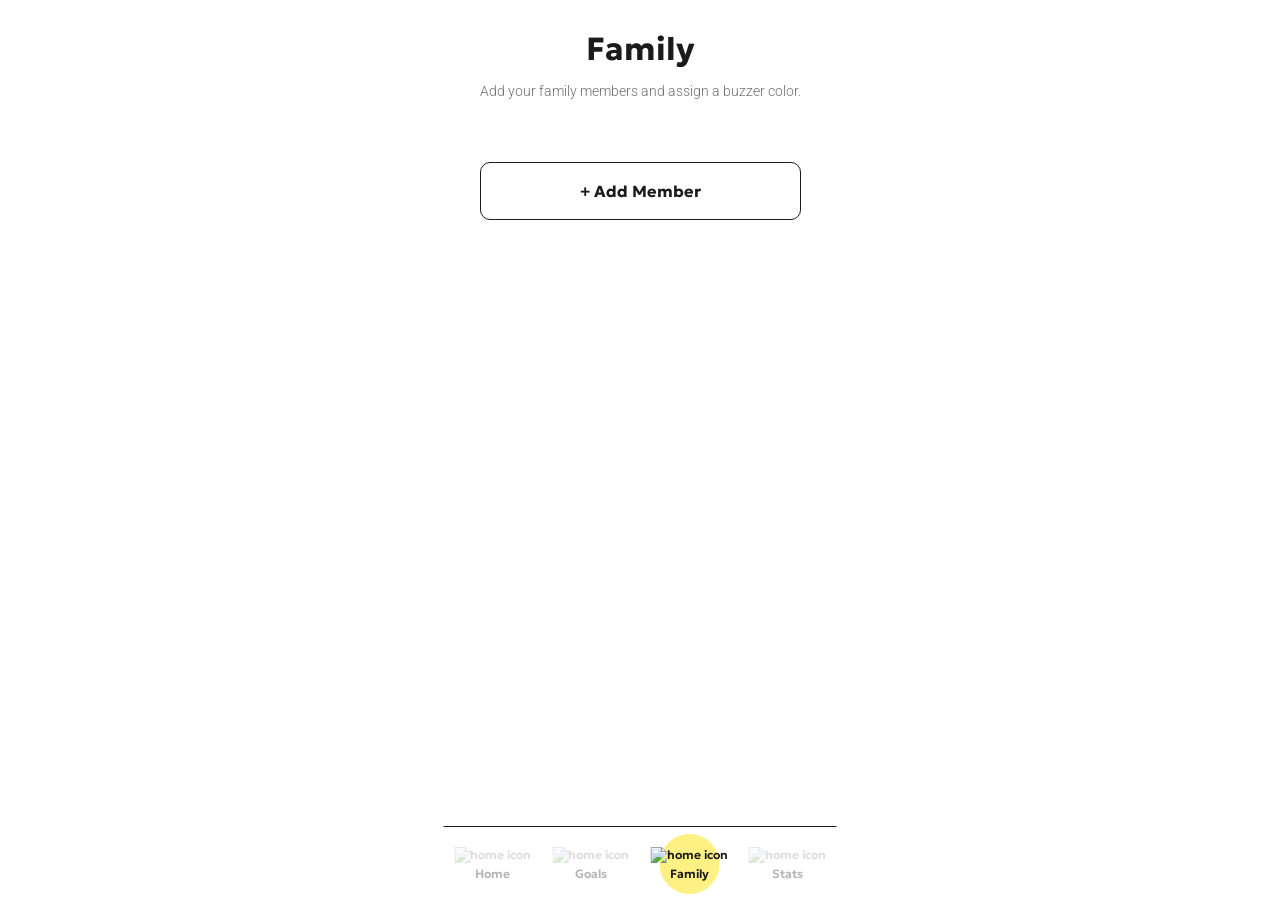
==== family.html @ 00ce67a4 "update" ====
<!DOCTYPE html>
<html lang="de">

<head>
    <meta charset="UTF-8">
    <meta name="viewport" content="width=device-width, initial-scale=1.0">
    <title>Family</title>
    <link rel="stylesheet" href="css/style.css">
    <link rel="stylesheet" href="css/family.css">
    <style> @import url('https://fonts.googleapis.com/css2?family=Geologica:wght,CRSV@100..900,0&family=Roboto:ital,wght@0,100..900;1,100..900&display=swap');</style>
</head>

<body>

    <main class="family_page">

        <header class="family_header">
            <h1 class="family_title">Family </h1>
            <p class="family_subtitle"> Add your family members and assign a buzzer color.</p>
        </header>


        <section id="family_members" class="family_members"></section>
        <button id="add_member_button" class="btn_tertiary">+ Add Member</button>

    </main>


    <!-- popup -->

    <div id="member_modal" class="member_modal is_hidden">

        <div class="member_modal_card">
            <div class="member_modal_header">
                <h2>New Family Member</h2>
            </div>

            <form id="member_form">
                <div class="form_group">
                    <label for="member_name"> Name </label>
                    <input id="member_name" type="text" maxlength="30" required>
                </div>

                <div class="form_group">
                    <label>Select Icon</label>
                    <div id="icon_selection" class="icon_selection"></div>
                </div>

                <div class="form_group">
                    <label> Select Color</label>
                    <div class="color_selection">
                        <button type="button" class="color_button blue" data-color="blue"></button>
                        <button type="button" class="color_button pink" data-color="pink"></button>
                        <button type="button" class="color_button green" data-color="green"></button>
                        <button type="button" class="color_button orange" data-color="orange"></button>
                    </div>
                </div>

                <div class="member_modal_actions">
                    <button type="button" id="cancel_member_button" class="button_secondary"> Cancel</button>
                    <button type="submit" class="button_primary">Save</button>
                </div>
            </form>
        </div>
    </div>

    <div id="bottom_nav_container"></div>

    <script src="js/bottom-nav.js"></script>
    <script src="js/family.js"></script>

</body>

</html>
---- css/style.css ----
:root {
   /* COLORS */
  --color_white: #ffffff;
  --color_black: #1B1B1B;
  --color_grey: #6e6e6e;
  --color_light-grey: #f5f5f7;

  --color_accent-yellow: #FFF083;
  --color_accent-blue: #C9F5FF;
  --color_accent-pink: #F4C9FF;
  --color_accent-green: #EAFFC9;
  --color_accent-orange: #FFE3C9;

  --color_error: #c0392b;

  /* BUTTONS */
  --button_height: 56px;
  --button_radius: 30px;

  /* PAGE */
  --page_width: 393px;
  --content_width: 309px;
  --image_width: 255px;
}

  /* STYLE PAGE */
* {
  margin: 0;
  padding: 0;
  box-sizing: border-box;
}

html,body {
  width: 100%;
  min-height: 100%;
}

body {
  background-color: var(--color_white);
  font-family: "Geologica", Helvetica, sans-serif;
  color: var(--color_black);
  min-height: 100vh;
  display: flex;
  justify-content: center;
}

main {
  max-width: var(--page_width);
  padding: 42px 42px 0 42px;
  min-height: 100vh;
}
/* =========================================================
   STYLE ELEMENTS - HEADINGS, BUTTONS, INPUT FIELDS, NAVIGATION
   ========================================================= */

/*HEADINGS*/
h1 {  
  text-align: center;
  font-family: "Geologica", sans-serif;
  font-weight: 700;
  font-optical-sizing: auto;
  font-size: 35px;
  font-style: normal;
  line-height: 50px; 
  color: var(--color_black);
}

h2 {  
  text-align: center;
  font-family: "Geologica", sans-serif;
  font-weight: 700;
  font-optical-sizing: auto;
  font-size: 24px;
  font-style: normal;
  line-height: 24px; 
  color: var(--color_black);
}

p {
  font-family: "Roboto", sans-serif;
  font-weight: 300;
  font-style: normal;
  font-size: 14px;
  font-optical-sizing: auto;
  line-height: 14px;
  color: var(--color_grey);
}

.subtitle {
  font-size: 14px;
  line-height: 20px;
  font-weight: 400;
  color: var(--color_grey);
}

/* BUTTONS */
.btn {
  width: 100%;
  height: var(--button_height);

  display: flex;
  justify-content: center;
  align-items: center;

  border-radius: var(--button_radius);
  font-family: "Geologica", sans-serif;
  font-size: 16px;
  font-weight: 700;
  text-decoration: none;
}

.btn_primary {
  background-color: var(--color_black);
  color: var(--color_white);
  border: 1px solid var(--color_black);
}

.btn_secondary {
  background-color: var(--color_white);
  color: var(--color_black);
  border: 1px solid var(--color_black);
}

.btn_tertiary {
  width: 100%;
  height: 58px;
  border: none;
  border-radius: 10px;
  background: var(--color_white);
  color: var(--color_black);
  font-size: 16px;
  font-weight: 700;
  margin-top: 28px;
  border: 1px solid var(--color_black);
}

button {
  cursor: pointer;
}

button, input {
  font: inherit;
}

/* Input Felder */
.form_input {
  width: 100%;
  height: 56px;
  border: 1px solid var(--color_black);
  border-radius: var(--button_radius);
  padding-left: 16px;
  padding-right: 16px;

  font-size: 16px;
  font-family: "Roboto", sans-serif;
  font-weight: 300;

  color: var(--color_black);
  background-color: var(--color_white);
  outline: none;
}

.form_input::placeholder {
  color: var(--color_grey);
}

.form_input:focus {
  border: 2px solid var(--color_black);
}

/* BOTTOM NAVIGATION */
.bottom_nav {
  position: fixed;
  left: 50%;
  bottom: 0;
  transform: translateX(-50%);
  width: 100%;
  max-width: var(--page_width);
  height: 74px;
  border-top: 1px solid var(--color_black);
  background: var(--color_white);
  display: grid;
  grid-template-columns: repeat(4, 1fr);
  align-items: center;
  z-index: 10;
}

.nav_link {
  height: 100%;
  color: var(--color_grey);
  opacity: 50%;
  text-decoration: none;
  font-size: 12px;
  font-weight: 600;
  display: flex;
  flex-direction: column;
  align-items: center;
  justify-content: center;
  gap: 3px;
}

.nav_link img {
    opacity: 0.45;
}

.nav_link.is_active {
  color: var(--color_black);
  position: relative;
  opacity:1
}

.nav_link.is_active img {
  opacity: 1;
}

.nav_link.is_active::before {
  content: "";
  position: absolute;
  width: 60px;
  height: 60px;
  border-radius: 50%;
  background: var(--color_accent-yellow);
  opacity:1;
  z-index: -1;
}
/* =========================================================
   AUTHENTICATION PAGE
   ========================================================= */
/* Welcome Page*/
.auth_page {
  width: 100%;
  min-height: 100%;
  display: flex;
  justify-content: center;
}

.auth_card {
  display: flex;
  flex-direction: column;
  align-items: center;
  text-align: center;
}

.hero_image {
  width: var(--image_width);
  display: block;
  margin: 0 auto 42px auto;
}

.button_group {
  width: 100%;
  display: flex;
  flex-direction: column;
  gap: 22px;
  margin-top: 47px;
}

/* Register und Login Page*/
.auth_card {
 padding-top: 78px;
 width: 100%;
}

.form_area {
  width: 100%;
  display: flex;
  flex-direction: column;
  gap: 22px;
  margin-top: 0px;
}

.form_area .btn {
  border: none;
  cursor: pointer;
}

.form_message {
  min-height: 20px;
  font-size: 14px;
  line-height: 20px;
  color: var(--color_error);
}

.register_hint {
  margin-top: -8px;

  font-size: 12px;
  line-height: 18px;

  color: var(--color_grey);
  text-decoration: none;
  font-family: "Roboto", sans-serif;
  font-weight: 300;
}

.register_hint:hover {
  text-decoration: underline;
}

/* =========================================================
    HOME PAGE
   ========================================================= */

.app_body {
  min-height: 100vh;
}

.app_main {
  width: 100%;
  max-width: var(--page_width);
  min-height: 100vh;
  padding: 48px 23px 96px 23px;
  margin: 0 auto;
}

.page_header {
  text-align: center;
  margin-bottom: 46px;
}

.page_header .subtitle {
  margin-top: 2px;
  margin-bottom: 0;
}

.section_title {
  margin: 28px 0 20px 0;
}

.goal_card {
  position: relative;
  width: 100%;
  border: 1px solid var(--color_black);
  border-radius: 14px;
  background: var(--color_white);
  padding: 32px 20px 28px 20px;
  text-align: center;
}

.goal_badge {
  position: absolute;
  top: -12px;
  left: 50%;
  transform: translateX(-50%);
  min-width: 136px;
  height: 29px;
  padding: 0 15px;
  border: 1px solid var(--color_black);
  border-radius: 16px;
  background: var(--color_accent-yellow);
  display: inline-flex;
  justify-content: center;
  align-items: center;
  gap: 6px;
  font-size: 14px;
  font-weight: 700;
  white-space: nowrap;
  font-family: "Roboto", sans-serif;
  font-weight: 500;
}

.goal_image {
  width: 255px;
  max-width: 100%;
  display: block;
  margin: 2px auto 22px auto;
}

.goal_title {
  margin-bottom: 12px;
}

.goal_points {
   font-family: "Roboto", sans-serif;
  font-weight: 500;
  color: var(--color_black);
  margin-bottom: 18px;
}

.progress_bar {
  width: 100%;
  height: 20px;
  border: 1px solid var(--color_black);
  border-radius: 999px;
  background: var(--color_light-grey);
  overflow: hidden;
}

.progress_fill {
  width: 0%;
  height: 100%;
  background: var(--color_accent-yellow);
  border-right: 2px solid var(--color_black);
  transition: width 0.25s ease;
}

.empty_state {
  width: 100%;
  border: 1px solid var(--color_black);
  border-radius: 14px;
  padding: 26px 18px;
  text-align: center;
  background: var(--color_white);
}

.call_button {
  margin-top: 24px;
  gap: 10px;
}

.timer_card {
  display: none;
  margin-top: 24px;
  border: 1px solid var(--color_black);
  border-radius: 14px;
  background: var(--color_light-grey);
  padding: 24px;
  text-align: center;
}

.timer_card.is_visible {
  display: block;
}

.timer_display {
  font-size: 60px;
  line-height: 1;
  font-weight: 800;
  letter-spacing: -2px;
  margin-bottom: 22px;
}

.timer_bar {
  height: 20px;
  margin-bottom: 18px;
}

.timer_fill {
  background: var(--color_black);
  border-right: none;
}

.timer_reset {
  width: 148px;
  margin: 0 auto;
  height: 45px;
  background: var(--color_white);
}

.buzzer_panel {
  display: none;
  margin-top: 24px;
  border: 1px solid var(--color_black);
  border-radius: 14px;
  padding: 28px 24px;
}

.buzzer_panel.is_visible {
  display: block;
}

.buzzer_grid {
  display: grid;
  grid-template-columns: 1fr 1fr;
  gap: 16px;
  margin-top: 24px;
}

.buzzer_button {
  aspect-ratio: 1 / 1;
  border: 1px solid var(--color_black);
  border-radius: 50%;
  background: var(--color_light-grey);
  display: flex;
  flex-direction: column;
  align-items: center;
  justify-content: center;
  gap: 9px;
  font-weight: 800;
}

.buzzer_button:nth-child(1) {
  background: var(--color_accent-blue);
}

.buzzer_button:nth-child(2) {
  background: var(--color_accent-pink);
}

.buzzer_button:nth-child(3) {
  background: var(--color_accent-green);
}

.buzzer_button:nth-child(4) {
  background: var(--color_accent-orange);
}

.buzzer_button:disabled {
  cursor: not-allowed;
}

.buzzer_button.is_clicked {
  border-width: 2px;
}

.buzzer_result {
  display: block;
  margin-top: 4px;
  font-size: 14px;
  font-weight: 700;
}

.goal_actions {
  margin-top: 18px;
}

.collect_button {
  display: none;
}

.collect_button.is_visible {
  display: flex;
}

/* =========================================================
   GOALS PAGE
   ========================================================= */

.goals_list {
  display: flex;
  flex-direction: column;
  gap: 12px;
}

.goal_list_item {
  min-height: 82px;
  border: 1px solid var(--color_black);
  border-radius: 14px;
  background: var(--color_light-grey);
  padding: 16px 14px 16px 17px;
  display: grid;
  grid-template-columns: 1fr auto auto;
  align-items: center;
  gap: 10px;
}

.goal_list_item h3 {
  font-size: 20px;
  line-height: 22px;
  margin-bottom: 4px;
}

.goal_list_item p {
  line-height: 18px;
}

.icon_button {
  width: 39px;
  height: 39px;
  border: 1px solid var(--color_black);
  border-radius: 50%;
  background: var(--color_white);
  color: var(--color_black);
  display: inline-flex;
  align-items: center;
  justify-content: center;
  font-size: 18px;
}

.add_goal_button {
  margin-top: 12px;
  background: var(--color_white);
  color: var(--color_black);
  border: 1px solid var(--color_black);
  gap: 10px;
}

.goal_form_card {
  display: none;
  margin-top: 12px;
  border: 1px solid var(--color_black);
  border-radius: 14px;
  background: var(--color_light-grey);
  padding: 20px 16px 16px 16px;
  text-align: center;
}

.goal_form_card.is_visible {
  display: block;
}

.goal_form_card h2 {
  margin-bottom: 18px;
}

.goal_form {
  display: flex;
  flex-direction: column;
  gap: 14px;
}

.goal_form_actions {
  display: grid;
  grid-template-columns: 1fr 1fr;
  gap: 8px;
}

.goal_form_actions .btn {
  height: 43px;
}

.app_message {
  margin-top: 12px;
  text-align: center;
  min-height: 18px;
  color: var(--color_error);
}

/* =========================================================
   RESPONSIVE DESIGN - Es Problem für säter
   ========================================================= */
   
@media (max-width: 392px) {
  .app_main {
    padding-left: 16px;
    padding-right: 16px;
  }

  .timer_display {
    font-size: 52px;
  }
}


/* =========================================================
    Family PAGE
   =========================================================

   /* css/family.css */

.family_page {
  padding:
    24px
    20px
    120px;
}


.family_header {
  margin-bottom: 32px;
}


.family_title {
  font-size: 32px;
  font-weight: 700;
  margin-bottom: 8px;
}


.family_subtitle {
  font-size: 14px;
  color: var(--color_grey);
  line-height: 1.4;
}


.family_members {
  display: flex;
  flex-direction: column;
  gap: 16px;
}


.family_member_card {
  background: var(--color_white);
  border: 1px solid var(--color_grey);
  border-radius: 28px;
  padding: 18px;
  display: flex;
  align-items: center;
  justify-content: space-between;
}


.family_member_left {
  display: flex;
  align-items: center;
  gap: 14px;
}


.member_icon_wrapper {
  width: 64px;
  height: 64px;
  border-radius: 50%;
  background: var(--color_light-grey);
  display: flex;
  align-items: center;
  justify-content: center;
}

.member_icon {
  width: 34px;
  height: 34px;
}

.member_name {
  font-size: 18px;
  font-weight: 700;
}

.member_points {
  margin-top: 4px;
  font-size: 13px;
  color: var(--color_grey);
}

.member_color {
  width: 22px;
  height: 22px;
  border-radius: 50%;
}

.member_color.blue {
  background: var(--color_accent-blue);
}

.member_color.pink {
  background: var(--color_accent-pink);
}

.member_color.green {
  background: var(--color_accent-green);
}

.member_color.orange {
  background: var(--color_accent-orange);
}

.member_modal {
  position: fixed;
  inset: 0;
  background: rgba(0,0,0,0.45);
  display: flex;
  align-items: flex-end;
  justify-content: center;
  z-index: 200;
}

.member_modal.is_hidden {
  display: none;
}

.member_modal_card {
  width: 100%;
  max-width: var(--page_width);
  background: var(--color_white);
  border-radius: 28px 28px 0 0;
  padding: 28px 20px 40px;
}


.member_modal_header {
  margin-bottom: 24px;
}


.member_modal_header h2 {
  font-size: 24px;
  font-weight: 700;
}


.form_group {
  margin-bottom: 28px;
}


.form_group label {
  display: block;
  font-size: 14px;
  font-weight: 700;
  margin-bottom: 14px;
}


.form_group input {
  width: 100%;
  height: 52px;
  border-radius: 18px;
  border: 1px solid #d7d7d7;
  padding: 0 16px;
  font-size: 16px;
}


.icon_selection {
  display: grid;
  grid-template-columns: repeat(5, 1fr);
  gap: 12px;
}


.icon_button {
  width: 56px;
  height: 56px;
  border-radius: 18px;
  border: 1px solid #e5e5e5;
  background: white;
  display: flex;
  align-items: center;
  justify-content: center;
}


.icon_button img {
  width: 28px;
  height: 28px;
}


.icon_button.is_selected {
  border: 2px solid var(--color_black);
}


.color_selection {
  display: flex;
  gap: 16px;
}


.color_button {
  width: 52px;
  height: 52px;
  border-radius: 50%;
  border: 3px solid transparent;
}

.color_button.is_selected {
  border-color: var(--color_black);
}

.color_button.blue {
  background: var(--color_accent-blue);
}

.color_button.pink {
  background: var(--color_accent-pink);
}

.color_button.green {
  background: var(--color_accent-green);
}

.color_button.orange {
  background: var(--color_accent-orange);
}


.color_button:disabled {
  opacity: 0.2;
}


.member_modal_actions {
  display: flex;
  gap: 12px;
  margin-top: 10px;
}


.button_secondary,.button_primary {
  flex: 1;
  height: 56px;
  border-radius: 999px;
  font-size: 16px;
  font-weight: 700;
}


.button_secondary {
  border: 1px solid #d7d7d7;
  background: white;
}


.button_primary {
  border: none;
  background: var(--color_black);
  color: white;
}
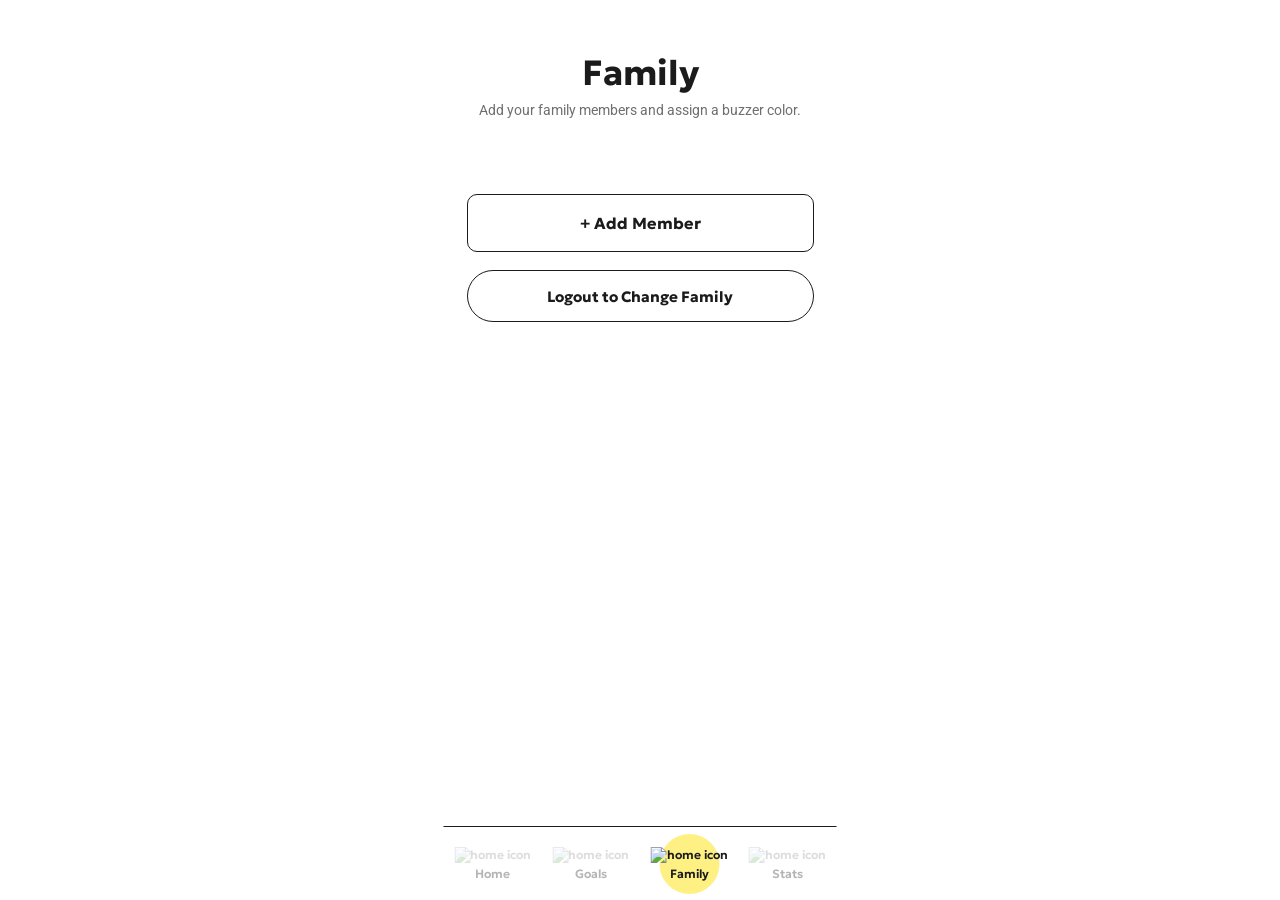
==== commit e0494374: "Alles überarbbeitet" ====
--- a/family.html
+++ b/family.html
@@ -1,27 +1,32 @@
 <!DOCTYPE html>
-<html lang="de">
+<html lang="de-CH">
 
 <head>
     <meta charset="UTF-8">
     <meta name="viewport" content="width=device-width, initial-scale=1.0">
-    <title>Family</title>
+    <title>Family | Ready Set Dinner</title>
+    <link rel="icon" type="image/png" href="resources/assets/icons/bell.svg">
     <link rel="stylesheet" href="css/style.css">
-    <link rel="stylesheet" href="css/family.css">
-    <style> @import url('https://fonts.googleapis.com/css2?family=Geologica:wght,CRSV@100..900,0&family=Roboto:ital,wght@0,100..900;1,100..900&display=swap');</style>
 </head>
 
-<body>
+<body class="app_body">
 
-    <main class="family_page">
+    <main class="app_main family_page">
 
-        <header class="family_header">
-            <h1 class="family_title">Family </h1>
-            <p class="family_subtitle"> Add your family members and assign a buzzer color.</p>
+        <header class="page_header">
+            <h1>Family</h1>
+            <p class="subtitle">Add your family members and assign a buzzer color.</p>
         </header>
 
+        <div id="family_members" class="family_members"></div>
 
-        <section id="family_members" class="family_members"></section>
-        <button id="add_member_button" class="btn_tertiary">+ Add Member</button>
+        <button id="add_member_button" class="btn btn_secondary add_member_button" type="button">
+            + Add Member
+        </button>
+
+        <button id="change_family_button" class="btn btn_secondary change_family_button" type="button">
+            Logout to Change Family
+        </button>
 
     </main>
 
@@ -57,16 +62,44 @@
                 </div>
 
                 <div class="member_modal_actions">
-                    <button type="button" id="cancel_member_button" class="button_secondary"> Cancel</button>
-                    <button type="submit" class="button_primary">Save</button>
+                    <button type="button" id="cancel_member_button" class="btn btn_secondary">
+                        Cancel
+                    </button>
+
+                    <button type="submit" class="btn btn_primary">
+                        Save
+                    </button>
                 </div>
             </form>
+        </div>
+    </div>
+
+    <div id="delete_member_modal" class="member_modal is_hidden" role="dialog" aria-modal="true"
+        aria-labelledby="delete_member_title">
+        <div class="delete_modal_card">
+            <h2 id="delete_member_title">Delete Family Member?</h2>
+
+            <p id="delete_member_text" class="delete_modal_text">
+                Do you really want to delete this family member?
+            </p>
+
+            <div class="delete_modal_actions">
+                <button type="button" id="cancel_delete_member_button" class="btn btn_secondary">
+                    Cancel
+                </button>
+
+                <button type="button" id="confirm_delete_member_button" class="btn btn_primary delete_confirm_button">
+                    Delete
+                </button>
+            </div>
         </div>
     </div>
 
     <div id="bottom_nav_container"></div>
 
     <script src="js/bottom-nav.js"></script>
+    <script src="js/auth.js"></script>
+    <script src="js/logout.js"></script>
     <script src="js/family.js"></script>
 
 </body>
--- a/css/style.css
+++ b/css/style.css
@@ -1,3 +1,5 @@
+@import url("https://fonts.googleapis.com/css2?family=Geologica:wght,CRSV@100..900,0&family=Roboto:ital,wght@0,100..900;1,100..900&display=swap");
+
 :root {
    /* COLORS */
   --color_white: #ffffff;
@@ -121,17 +123,10 @@
   border: 1px solid var(--color_black);
 }
 
-.btn_tertiary {
-  width: 100%;
+.add_member_button {
   height: 58px;
-  border: none;
+  margin-top: 28px;
   border-radius: 10px;
-  background: var(--color_white);
-  color: var(--color_black);
-  font-size: 16px;
-  font-weight: 700;
-  margin-top: 28px;
-  border: 1px solid var(--color_black);
 }
 
 button {
@@ -281,7 +276,7 @@
   color: var(--color_error);
 }
 
-.register_hint {
+.auth_hint {
   margin-top: -8px;
 
   font-size: 12px;
@@ -293,7 +288,7 @@
   font-weight: 300;
 }
 
-.register_hint:hover {
+.auth_hint:hover {
   text-decoration: underline;
 }
 
@@ -309,7 +304,7 @@
   width: 100%;
   max-width: var(--page_width);
   min-height: 100vh;
-  padding: 48px 23px 96px 23px;
+  padding: 48px 23px 110px 23px;
   margin: 0 auto;
 }
 
@@ -479,24 +474,25 @@
   font-weight: 800;
 }
 
-.buzzer_button:nth-child(1) {
+.buzzer_button.blue {
   background: var(--color_accent-blue);
 }
 
-.buzzer_button:nth-child(2) {
+.buzzer_button.pink {
   background: var(--color_accent-pink);
 }
 
-.buzzer_button:nth-child(3) {
+.buzzer_button.green {
   background: var(--color_accent-green);
 }
 
-.buzzer_button:nth-child(4) {
+.buzzer_button.orange {
   background: var(--color_accent-orange);
 }
 
 .buzzer_button:disabled {
   cursor: not-allowed;
+  opacity: 0.5;
 }
 
 .buzzer_button.is_clicked {
@@ -509,6 +505,7 @@
   font-size: 14px;
   font-weight: 700;
 }
+
 
 .goal_actions {
   margin-top: 18px;
@@ -633,37 +630,12 @@
 
 
 /* =========================================================
-    Family PAGE
-   =========================================================
-
-   /* css/family.css */
+   FAMILY PAGE
+   ========================================================= */
 
 .family_page {
-  padding:
-    24px
-    20px
-    120px;
-}
-
-
-.family_header {
-  margin-bottom: 32px;
-}
-
-
-.family_title {
-  font-size: 32px;
-  font-weight: 700;
-  margin-bottom: 8px;
-}
-
-
-.family_subtitle {
-  font-size: 14px;
-  color: var(--color_grey);
-  line-height: 1.4;
-}
-
+  padding-bottom: 110px;
+}
 
 .family_members {
   display: flex;
@@ -671,17 +643,31 @@
   gap: 16px;
 }
 
-
 .family_member_card {
   background: var(--color_white);
   border: 1px solid var(--color_grey);
-  border-radius: 28px;
+  border-radius: 16px;
   padding: 18px;
   display: flex;
   align-items: center;
   justify-content: space-between;
 }
 
+.family_member_card.blue {
+  background: var(--color_accent-blue);
+}
+
+.family_member_card.pink {
+  background: var(--color_accent-pink);
+}
+
+.family_member_card.green {
+  background: var(--color_accent-green);
+}
+
+.family_member_card.orange {
+  background: var(--color_accent-orange);
+}
 
 .family_member_left {
   display: flex;
@@ -689,12 +675,27 @@
   gap: 14px;
 }
 
+.member_actions {
+  display: flex;
+  gap: 8px;
+}
+
+.member_action_button {
+  width: 34px;
+  height: 34px;
+  border: 1px solid var(--color_black);
+  border-radius: 50%;
+  background: var(--color_white);
+  font-size: 14px;
+  font-weight: 700;
+}
 
 .member_icon_wrapper {
   width: 64px;
   height: 64px;
   border-radius: 50%;
-  background: var(--color_light-grey);
+  border: 1px solid var(--color_black);
+  background: var(--color_white);
   display: flex;
   align-items: center;
   justify-content: center;
@@ -704,6 +705,8 @@
   width: 34px;
   height: 34px;
 }
+
+
 
 .member_name {
   font-size: 18px;
@@ -789,7 +792,7 @@
   width: 100%;
   height: 52px;
   border-radius: 18px;
-  border: 1px solid #d7d7d7;
+  border: 1px solid var(--color_grey);
   padding: 0 16px;
   font-size: 16px;
 }
@@ -802,25 +805,23 @@
 }
 
 
-.icon_button {
+.icon_selection .icon_button {
   width: 56px;
   height: 56px;
   border-radius: 18px;
-  border: 1px solid #e5e5e5;
-  background: white;
+  border: 1px solid var(--color_grey);
+  background: var(--color_white);
   display: flex;
   align-items: center;
   justify-content: center;
 }
 
-
-.icon_button img {
+.icon_selection .icon_button img {
   width: 28px;
   height: 28px;
 }
 
-
-.icon_button.is_selected {
+.icon_selection .icon_button.is_selected {
   border: 2px solid var(--color_black);
 }
 
@@ -870,25 +871,269 @@
   margin-top: 10px;
 }
 
-
-.button_secondary,.button_primary {
+.member_modal_actions .btn {
   flex: 1;
   height: 56px;
-  border-radius: 999px;
-  font-size: 16px;
+}
+
+.delete_modal_card {
+  width: 100%;
+  max-width: var(--page_width);
+  background: var(--color_white);
+  border-radius: 28px 28px 0 0;
+  padding: 28px 20px 40px;
+  text-align: center;
+}
+
+.delete_modal_text {
+  margin-top: 12px;
+  line-height: 20px;
+}
+
+.delete_modal_actions {
+  display: flex;
+  gap: 12px;
+  margin-top: 24px;
+}
+
+.delete_modal_actions .btn {
+  flex: 1;
+  height: 56px;
+}
+
+.delete_confirm_button {
+  background: var(--color_error);
+  border-color: var(--color_error);
+  color: var(--color_white);
+}
+
+/* =========================================================
+   STATS PAGE
+   ========================================================= */
+
+.stats_page {
+  padding-bottom: 110px;
+}
+
+.stats_header {
+  margin-bottom: 48px;
+}
+
+.stats_card {
+  width: 100%;
+  border: 1px solid var(--color_black);
+  border-radius: 16px;
+  background: var(--color_white);
+  padding: 26px 24px 24px 24px;
+  margin-bottom: 24px;
+}
+
+.stats_card h2 {
+  margin-bottom: 24px;
+}
+
+.stats_members_list {
+  display: flex;
+  flex-direction: column;
+  gap: 14px;
+}
+
+.stats_member_card {
+  min-height: 88px;
+  border: 1px solid var(--color_black);
+  border-radius: 16px;
+  padding: 16px;
+  display: flex;
+  align-items: center;
+  justify-content: space-between;
+}
+
+.stats_member_card.blue {
+  background: var(--color_accent-blue);
+}
+
+.stats_member_card.pink {
+  background: var(--color_accent-pink);
+}
+
+.stats_member_card.green {
+  background: var(--color_accent-green);
+}
+
+.stats_member_card.orange {
+  background: var(--color_accent-orange);
+}
+
+.stats_member_left {
+  display: flex;
+  align-items: center;
+  gap: 16px;
+}
+
+.stats_icon_wrapper {
+  width: 54px;
+  height: 54px;
+  border: 1px solid var(--color_black);
+  border-radius: 50%;
+  background: var(--color_white);
+  display: flex;
+  align-items: center;
+  justify-content: center;
+}
+
+.stats_icon_wrapper img {
+  width: 30px;
+  height: 30px;
+}
+
+.stats_member_card h3 {
+  font-size: 18px;
+  line-height: 22px;
   font-weight: 700;
 }
 
-
-.button_secondary {
-  border: 1px solid #d7d7d7;
-  background: white;
-}
-
-
-.button_primary {
-  border: none;
-  background: var(--color_black);
-  color: white;
-}
-
+.stats_member_card p {
+  margin-top: 4px;
+  font-family: "Geologica", sans-serif;
+  font-size: 13px;
+  line-height: 18px;
+  font-weight: 400;
+  color: var(--color_grey);
+  opacity: 1;
+}
+
+.stats_points {
+  text-align: right;
+}
+
+.stats_points strong {
+  display: block;
+  font-size: 18px;
+  line-height: 22px;
+  font-weight: 700;
+}
+
+.stats_points span {
+  display: block;
+  margin-top: 4px;
+  font-size: 13px;
+  line-height: 18px;
+  color: var(--color_grey);
+  opacity: 1;
+}
+
+.stats_toggle_button {
+  width: 148px;
+  height: 45px;
+  margin: 20px auto 0 auto;
+  font-size: 14px;
+}
+
+.stats_chart_card {
+  padding-bottom: 26px;
+}
+
+.stats_chart_card h2 {
+  margin-bottom: 3px;
+}
+
+.stats_chart_subtitle {
+  text-align: center;
+  margin-bottom: 18px;
+  font-size: 14px;
+  line-height: 18px;
+}
+
+.weekly_chart {
+  width: 100%;
+}
+
+.weekly_chart_svg {
+  width: 100%;
+  display: block;
+}
+
+.chart_grid_line {
+  stroke: #d8d8d8;
+  stroke-width: 1;
+  stroke-dasharray: 4 4;
+}
+
+.chart_axis_line {
+  stroke: var(--color_grey);
+  stroke-width: 1.2;
+}
+
+.chart_axis_label,
+.chart_week_label {
+  fill: var(--color_black);
+  font-family: "Roboto", sans-serif;
+  font-size: 12px;
+}
+
+.chart_bar {
+  stroke: var(--color_black);
+  stroke-width: 1;
+}
+
+.chart_bar.blue,
+.chart_legend_dot.blue {
+  fill: var(--color_accent-blue);
+  background: var(--color_accent-blue);
+}
+
+.chart_bar.pink,
+.chart_legend_dot.pink {
+  fill: var(--color_accent-pink);
+  background: var(--color_accent-pink);
+}
+
+.chart_bar.green,
+.chart_legend_dot.green {
+  fill: var(--color_accent-green);
+  background: var(--color_accent-green);
+}
+
+.chart_bar.orange,
+.chart_legend_dot.orange {
+  fill: var(--color_accent-orange);
+  background: var(--color_accent-orange);
+}
+
+.chart_legend {
+  display: flex;
+  flex-wrap: wrap;
+  justify-content: center;
+  gap: 10px 12px;
+  margin-top: -8px;
+}
+
+.chart_legend_item {
+  display: inline-flex;
+  align-items: center;
+  gap: 5px;
+  font-size: 13px;
+  color: var(--color_grey);
+  font-family: "Roboto", sans-serif;
+}
+
+.chart_legend_dot {
+  width: 12px;
+  height: 12px;
+  border-radius: 50%;
+}
+
+/* =========================================================
+   APP TOPBAR / LOGOUT
+   ========================================================= */
+
+.change_family_button {
+  height: 52px;
+  margin-top: 18px;
+  font-size: 15px;
+}
+
+.change_family_button:active {
+  transform: scale(0.97);
+}
+
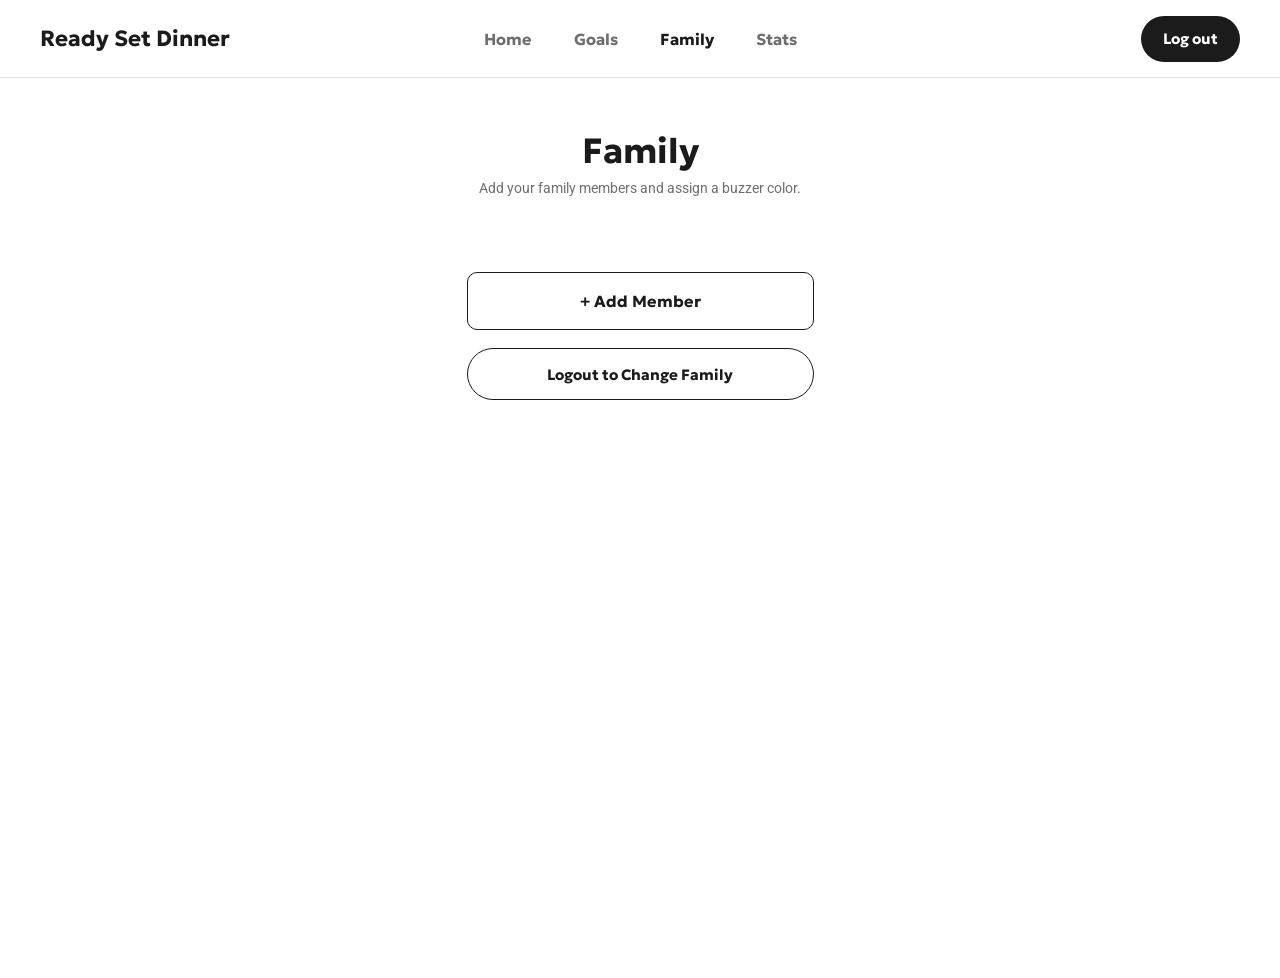
==== commit e95df8ff: "added top Navigation" ====
--- a/family.html
+++ b/family.html
@@ -10,7 +10,7 @@
 </head>
 
 <body class="app_body">
-
+    <div id="top_nav_container"></div>
     <main class="app_main family_page">
 
         <header class="page_header">
@@ -96,6 +96,7 @@
     </div>
 
     <div id="bottom_nav_container"></div>
+    <script src="js/top-nav.js"></script>
 
     <script src="js/bottom-nav.js"></script>
     <script src="js/auth.js"></script>
--- a/css/style.css
+++ b/css/style.css
@@ -78,13 +78,23 @@
   color: var(--color_black);
 }
 
+h3{
+  font-family: "Geologica", sans-serif;
+  font-weight: 700;
+  font-optical-sizing: auto;
+  font-size: 18px;
+  font-style: normal;
+  line-height: 22px;
+  color: var(--color_black);
+}
+
 p {
   font-family: "Roboto", sans-serif;
   font-weight: 300;
   font-style: normal;
   font-size: 14px;
   font-optical-sizing: auto;
-  line-height: 14px;
+  line-height: 20px;
   color: var(--color_grey);
 }
 
@@ -218,6 +228,77 @@
   opacity:1;
   z-index: -1;
 }
+
+
+/* TOP NAVIGATION DESKTOP */
+
+.top_nav {
+  position: fixed;
+  top: 0;
+  left: 0;
+  width: 100%;
+  height: 78px;
+  padding: 0 40px;
+  background: var(--color_white);
+  border-bottom: 1px solid #e7e7e7;
+  display: none;
+  align-items: center;
+  grid-template-columns: 1fr auto 1fr;
+  z-index: 200;
+  box-sizing: border-box;
+}
+
+.top_nav_left {
+  justify-self: start;
+}
+
+.brand_logo {
+  text-decoration: none;
+  color: var(--color_black);
+  font-size: 22px;
+  font-weight: 700;
+}
+
+.top_nav_center {
+  justify-self: center;
+
+  display: flex;
+  align-items: center;
+  gap: 42px;
+}
+
+.desktop_nav_link {
+  text-decoration: none;
+  color: var(--color_grey);
+
+  font-size: 16px;
+  font-weight: 700;
+
+  transition: color 0.2s ease;
+}
+
+.desktop_nav_link:hover,
+.desktop_nav_link.is_active {
+  color: var(--color_black);
+}
+
+.top_nav_right {
+  justify-self: end;
+}
+
+.logout_button {
+  border: none;
+  background: var(--color_black);
+  color: var(--color_white);
+  height: 46px;
+  padding: 0 22px;
+  border-radius: 999px;
+  font-size: 15px;
+  font-weight: 700;
+  cursor: pointer;
+}
+
+
 /* =========================================================
    AUTHENTICATION PAGE
    ========================================================= */
@@ -539,16 +620,6 @@
   grid-template-columns: 1fr auto auto;
   align-items: center;
   gap: 10px;
-}
-
-.goal_list_item h3 {
-  font-size: 20px;
-  line-height: 22px;
-  margin-bottom: 4px;
-}
-
-.goal_list_item p {
-  line-height: 18px;
 }
 
 .icon_button {
@@ -688,6 +759,9 @@
   background: var(--color_white);
   font-size: 14px;
   font-weight: 700;
+  display: flex;
+  align-items: center;
+  justify-content: center;
 }
 
 .member_icon_wrapper {
@@ -704,19 +778,6 @@
 .member_icon {
   width: 34px;
   height: 34px;
-}
-
-
-
-.member_name {
-  font-size: 18px;
-  font-weight: 700;
-}
-
-.member_points {
-  margin-top: 4px;
-  font-size: 13px;
-  color: var(--color_grey);
 }
 
 .member_color {
@@ -835,8 +896,9 @@
 .color_button {
   width: 52px;
   height: 52px;
+  border: 3px solid transparent;
   border-radius: 50%;
-  border: 3px solid transparent;
+  border: 1px solid var(--color_grey);
 }
 
 .color_button.is_selected {
@@ -861,7 +923,7 @@
 
 
 .color_button:disabled {
-  opacity: 0.2;
+  background: var(--color_light-grey);
 }
 
 
@@ -986,19 +1048,7 @@
   height: 30px;
 }
 
-.stats_member_card h3 {
-  font-size: 18px;
-  line-height: 22px;
-  font-weight: 700;
-}
-
 .stats_member_card p {
-  margin-top: 4px;
-  font-family: "Geologica", sans-serif;
-  font-size: 13px;
-  line-height: 18px;
-  font-weight: 400;
-  color: var(--color_grey);
   opacity: 1;
 }
 
@@ -1013,14 +1063,6 @@
   font-weight: 700;
 }
 
-.stats_points span {
-  display: block;
-  margin-top: 4px;
-  font-size: 13px;
-  line-height: 18px;
-  color: var(--color_grey);
-  opacity: 1;
-}
 
 .stats_toggle_button {
   width: 148px;
@@ -1137,3 +1179,26 @@
   transform: scale(0.97);
 }
 
+
+
+
+/*
+|--------------------------------------------------------------------------
+| desktop
+|--------------------------------------------------------------------------
+*/
+
+@media (min-width: 1024px) {
+
+  .top_nav {
+    display: grid;
+  }
+
+  body {
+    padding-top: 78px;
+  }
+
+  .bottom_nav {
+    display: none;
+  }
+}
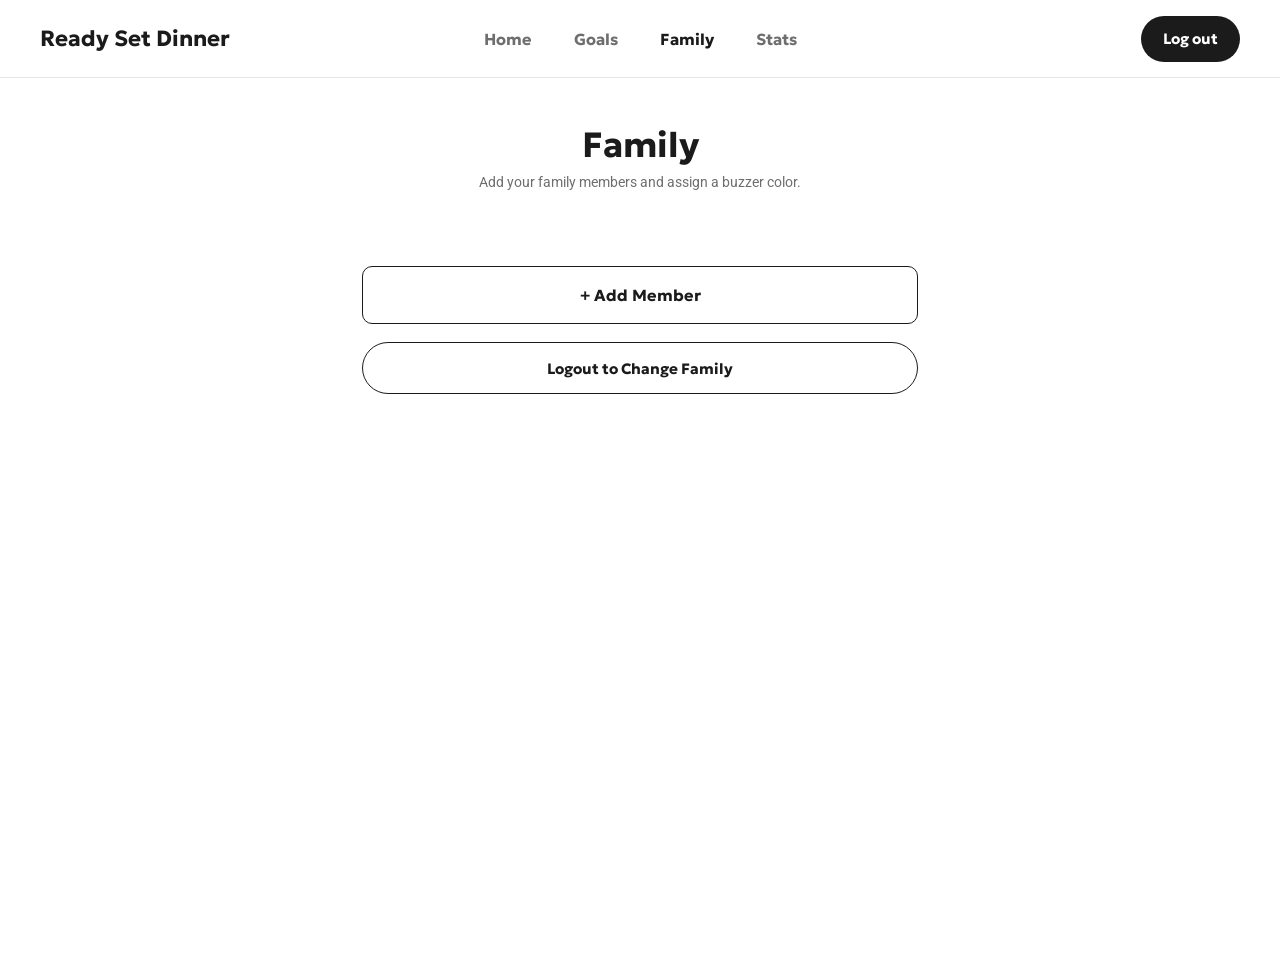
==== commit 6110f275: "Responsive Design update" ====
--- a/family.html
+++ b/family.html
@@ -11,7 +11,7 @@
 
 <body class="app_body">
     <div id="top_nav_container"></div>
-    <main class="app_main family_page">
+    <main class="app_main_family_page">
 
         <header class="page_header">
             <h1>Family</h1>
--- a/css/style.css
+++ b/css/style.css
@@ -47,7 +47,6 @@
 }
 
 main {
-  max-width: var(--page_width);
   padding: 42px 42px 0 42px;
   min-height: 100vh;
 }
@@ -383,7 +382,6 @@
 
 .app_main {
   width: 100%;
-  max-width: var(--page_width);
   min-height: 100vh;
   padding: 48px 23px 110px 23px;
   margin: 0 auto;
@@ -403,13 +401,18 @@
   margin: 28px 0 20px 0;
 }
 
+.active_goal_container{
+  position: relative;
+  width: 100%;
+  border: 1px solid var(--color_black);
+  border-radius: 14px;
+  background: var(--color_white);
+  padding: 32px 20px 28px 20px;
+  text-align: center;
+}
+
 .goal_card {
-  position: relative;
-  width: 100%;
-  border: 1px solid var(--color_black);
-  border-radius: 14px;
-  background: var(--color_white);
-  padding: 32px 20px 28px 20px;
+  width: 100%;
   text-align: center;
 }
 
@@ -685,6 +688,485 @@
 }
 
 /* =========================================================
+   FAMILY PAGE
+   ========================================================= */
+
+.family_page {
+  padding-bottom: 110px;
+}
+
+.family_members {
+  display: flex;
+  flex-direction: column;
+  gap: 16px;
+}
+
+.family_member_card {
+  background: var(--color_white);
+  border: 1px solid var(--color_grey);
+  border-radius: 16px;
+  padding: 18px;
+  display: flex;
+  align-items: center;
+  justify-content: space-between;
+}
+
+.family_member_card.blue {
+  background: var(--color_accent-blue);
+}
+
+.family_member_card.pink {
+  background: var(--color_accent-pink);
+}
+
+.family_member_card.green {
+  background: var(--color_accent-green);
+}
+
+.family_member_card.orange {
+  background: var(--color_accent-orange);
+}
+
+.family_member_left {
+  display: flex;
+  align-items: center;
+  gap: 14px;
+}
+
+.member_actions {
+  display: flex;
+  gap: 8px;
+}
+
+.member_action_button {
+  width: 34px;
+  height: 34px;
+  border: 1px solid var(--color_black);
+  border-radius: 50%;
+  background: var(--color_white);
+  font-size: 14px;
+  font-weight: 700;
+  display: flex;
+  align-items: center;
+  justify-content: center;
+}
+
+.member_icon_wrapper {
+  width: 64px;
+  height: 64px;
+  border-radius: 50%;
+  border: 1px solid var(--color_black);
+  background: var(--color_white);
+  display: flex;
+  align-items: center;
+  justify-content: center;
+}
+
+.member_icon {
+  width: 34px;
+  height: 34px;
+}
+
+.member_color {
+  width: 22px;
+  height: 22px;
+  border-radius: 50%;
+}
+
+.member_color.blue {
+  background: var(--color_accent-blue);
+}
+
+.member_color.pink {
+  background: var(--color_accent-pink);
+}
+
+.member_color.green {
+  background: var(--color_accent-green);
+}
+
+.member_color.orange {
+  background: var(--color_accent-orange);
+}
+
+.member_modal {
+  position: fixed;
+  inset: 0;
+  background: rgba(0,0,0,0.45);
+  display: flex;
+  align-items: flex-end;
+  justify-content: center;
+  z-index: 200;
+}
+
+.member_modal.is_hidden {
+  display: none;
+}
+
+.member_modal_card {
+  width: 100%;
+  max-width: var(--page_width);
+  background: var(--color_white);
+  border-radius: 28px 28px 0 0;
+  padding: 28px 20px 40px;
+}
+
+
+.member_modal_header {
+  margin-bottom: 24px;
+}
+
+
+.member_modal_header h2 {
+  font-size: 24px;
+  font-weight: 700;
+}
+
+
+.form_group {
+  margin-bottom: 28px;
+}
+
+
+.form_group label {
+  display: block;
+  font-size: 14px;
+  font-weight: 700;
+  margin-bottom: 14px;
+}
+
+
+.form_group input {
+  width: 100%;
+  height: 52px;
+  border-radius: 18px;
+  border: 1px solid var(--color_grey);
+  padding: 0 16px;
+  font-size: 16px;
+}
+
+
+.icon_selection {
+  display: grid;
+  grid-template-columns: repeat(5, 1fr);
+  gap: 12px;
+}
+
+
+.icon_selection .icon_button {
+  width: 56px;
+  height: 56px;
+  border-radius: 18px;
+  border: 1px solid var(--color_grey);
+  background: var(--color_white);
+  display: flex;
+  align-items: center;
+  justify-content: center;
+}
+
+.icon_selection .icon_button img {
+  width: 28px;
+  height: 28px;
+}
+
+.icon_selection .icon_button.is_selected {
+  border: 2px solid var(--color_black);
+}
+
+
+.color_selection {
+  display: flex;
+  gap: 16px;
+}
+
+
+.color_button {
+  width: 52px;
+  height: 52px;
+  border: 3px solid transparent;
+  border-radius: 50%;
+  border: 1px solid var(--color_grey);
+}
+
+.color_button.is_selected {
+  border-color: var(--color_black);
+}
+
+.color_button.blue {
+  background: var(--color_accent-blue);
+}
+
+.color_button.pink {
+  background: var(--color_accent-pink);
+}
+
+.color_button.green {
+  background: var(--color_accent-green);
+}
+
+.color_button.orange {
+  background: var(--color_accent-orange);
+}
+
+
+.color_button:disabled {
+  background: var(--color_light-grey);
+}
+
+
+.member_modal_actions {
+  display: flex;
+  gap: 12px;
+  margin-top: 10px;
+}
+
+.member_modal_actions .btn {
+  flex: 1;
+  height: 56px;
+}
+
+.delete_modal_card {
+  width: 100%;
+  max-width: var(--page_width);
+  background: var(--color_white);
+  border-radius: 28px 28px 0 0;
+  padding: 28px 20px 40px;
+  text-align: center;
+}
+
+.delete_modal_text {
+  margin-top: 12px;
+  line-height: 20px;
+}
+
+.delete_modal_actions {
+  display: flex;
+  gap: 12px;
+  margin-top: 24px;
+}
+
+.delete_modal_actions .btn {
+  flex: 1;
+  height: 56px;
+}
+
+.delete_confirm_button {
+  background: var(--color_error);
+  border-color: var(--color_error);
+  color: var(--color_white);
+}
+
+/* =========================================================
+   STATS PAGE
+   ========================================================= */
+
+.stats_page {
+  padding-bottom: 110px;
+}
+
+.stats_header {
+  margin-bottom: 48px;
+}
+
+.stats_card {
+  width: 100%;
+  border: 1px solid var(--color_black);
+  border-radius: 16px;
+  background: var(--color_white);
+  padding: 26px 24px 24px 24px;
+  margin-bottom: 24px;
+}
+
+.stats_card h2 {
+  margin-bottom: 24px;
+}
+
+.stats_members_list {
+  display: flex;
+  flex-direction: column;
+  gap: 14px;
+}
+
+.stats_member_card {
+  min-height: 88px;
+  border: 1px solid var(--color_black);
+  border-radius: 16px;
+  padding: 16px;
+  display: flex;
+  align-items: center;
+  justify-content: space-between;
+}
+
+.stats_member_card.blue {
+  background: var(--color_accent-blue);
+}
+
+.stats_member_card.pink {
+  background: var(--color_accent-pink);
+}
+
+.stats_member_card.green {
+  background: var(--color_accent-green);
+}
+
+.stats_member_card.orange {
+  background: var(--color_accent-orange);
+}
+
+.stats_member_left {
+  display: flex;
+  align-items: center;
+  gap: 16px;
+}
+
+.stats_icon_wrapper {
+  width: 54px;
+  height: 54px;
+  border: 1px solid var(--color_black);
+  border-radius: 50%;
+  background: var(--color_white);
+  display: flex;
+  align-items: center;
+  justify-content: center;
+}
+
+.stats_icon_wrapper img {
+  width: 30px;
+  height: 30px;
+}
+
+.stats_member_card p {
+  opacity: 1;
+}
+
+.stats_points {
+  text-align: right;
+}
+
+.stats_points strong {
+  display: block;
+  font-size: 18px;
+  line-height: 22px;
+  font-weight: 700;
+}
+
+
+.stats_toggle_button {
+  width: 148px;
+  height: 45px;
+  margin: 20px auto 0 auto;
+  font-size: 14px;
+}
+
+.stats_chart_card {
+  padding-bottom: 26px;
+}
+
+.stats_chart_card h2 {
+  margin-bottom: 3px;
+}
+
+.stats_chart_subtitle {
+  text-align: center;
+  margin-bottom: 18px;
+  font-size: 14px;
+  line-height: 18px;
+}
+
+.weekly_chart {
+  width: 100%;
+}
+
+.weekly_chart_svg {
+  width: 100%;
+  display: block;
+}
+
+.chart_grid_line {
+  stroke: #d8d8d8;
+  stroke-width: 1;
+  stroke-dasharray: 4 4;
+}
+
+.chart_axis_line {
+  stroke: var(--color_grey);
+  stroke-width: 1.2;
+}
+
+.chart_axis_label,
+.chart_week_label {
+  fill: var(--color_black);
+  font-family: "Roboto", sans-serif;
+  font-size: 12px;
+}
+
+.chart_bar {
+  stroke: var(--color_black);
+  stroke-width: 1;
+}
+
+.chart_bar.blue,
+.chart_legend_dot.blue {
+  fill: var(--color_accent-blue);
+  background: var(--color_accent-blue);
+}
+
+.chart_bar.pink,
+.chart_legend_dot.pink {
+  fill: var(--color_accent-pink);
+  background: var(--color_accent-pink);
+}
+
+.chart_bar.green,
+.chart_legend_dot.green {
+  fill: var(--color_accent-green);
+  background: var(--color_accent-green);
+}
+
+.chart_bar.orange,
+.chart_legend_dot.orange {
+  fill: var(--color_accent-orange);
+  background: var(--color_accent-orange);
+}
+
+.chart_legend {
+  display: flex;
+  flex-wrap: wrap;
+  justify-content: center;
+  gap: 10px 12px;
+  margin-top: -8px;
+}
+
+.chart_legend_item {
+  display: inline-flex;
+  align-items: center;
+  gap: 5px;
+  font-size: 13px;
+  color: var(--color_grey);
+  font-family: "Roboto", sans-serif;
+}
+
+.chart_legend_dot {
+  width: 12px;
+  height: 12px;
+  border-radius: 50%;
+}
+
+/* =========================================================
+   APP TOPBAR / LOGOUT
+   ========================================================= */
+
+.change_family_button {
+  height: 52px;
+  margin-top: 18px;
+  font-size: 15px;
+}
+
+.change_family_button:active {
+  transform: scale(0.97);
+}
+
+/* =========================================================
    RESPONSIVE DESIGN - Es Problem für säter
    ========================================================= */
    
@@ -699,489 +1181,6 @@
   }
 }
 
-
-/* =========================================================
-   FAMILY PAGE
-   ========================================================= */
-
-.family_page {
-  padding-bottom: 110px;
-}
-
-.family_members {
-  display: flex;
-  flex-direction: column;
-  gap: 16px;
-}
-
-.family_member_card {
-  background: var(--color_white);
-  border: 1px solid var(--color_grey);
-  border-radius: 16px;
-  padding: 18px;
-  display: flex;
-  align-items: center;
-  justify-content: space-between;
-}
-
-.family_member_card.blue {
-  background: var(--color_accent-blue);
-}
-
-.family_member_card.pink {
-  background: var(--color_accent-pink);
-}
-
-.family_member_card.green {
-  background: var(--color_accent-green);
-}
-
-.family_member_card.orange {
-  background: var(--color_accent-orange);
-}
-
-.family_member_left {
-  display: flex;
-  align-items: center;
-  gap: 14px;
-}
-
-.member_actions {
-  display: flex;
-  gap: 8px;
-}
-
-.member_action_button {
-  width: 34px;
-  height: 34px;
-  border: 1px solid var(--color_black);
-  border-radius: 50%;
-  background: var(--color_white);
-  font-size: 14px;
-  font-weight: 700;
-  display: flex;
-  align-items: center;
-  justify-content: center;
-}
-
-.member_icon_wrapper {
-  width: 64px;
-  height: 64px;
-  border-radius: 50%;
-  border: 1px solid var(--color_black);
-  background: var(--color_white);
-  display: flex;
-  align-items: center;
-  justify-content: center;
-}
-
-.member_icon {
-  width: 34px;
-  height: 34px;
-}
-
-.member_color {
-  width: 22px;
-  height: 22px;
-  border-radius: 50%;
-}
-
-.member_color.blue {
-  background: var(--color_accent-blue);
-}
-
-.member_color.pink {
-  background: var(--color_accent-pink);
-}
-
-.member_color.green {
-  background: var(--color_accent-green);
-}
-
-.member_color.orange {
-  background: var(--color_accent-orange);
-}
-
-.member_modal {
-  position: fixed;
-  inset: 0;
-  background: rgba(0,0,0,0.45);
-  display: flex;
-  align-items: flex-end;
-  justify-content: center;
-  z-index: 200;
-}
-
-.member_modal.is_hidden {
-  display: none;
-}
-
-.member_modal_card {
-  width: 100%;
-  max-width: var(--page_width);
-  background: var(--color_white);
-  border-radius: 28px 28px 0 0;
-  padding: 28px 20px 40px;
-}
-
-
-.member_modal_header {
-  margin-bottom: 24px;
-}
-
-
-.member_modal_header h2 {
-  font-size: 24px;
-  font-weight: 700;
-}
-
-
-.form_group {
-  margin-bottom: 28px;
-}
-
-
-.form_group label {
-  display: block;
-  font-size: 14px;
-  font-weight: 700;
-  margin-bottom: 14px;
-}
-
-
-.form_group input {
-  width: 100%;
-  height: 52px;
-  border-radius: 18px;
-  border: 1px solid var(--color_grey);
-  padding: 0 16px;
-  font-size: 16px;
-}
-
-
-.icon_selection {
-  display: grid;
-  grid-template-columns: repeat(5, 1fr);
-  gap: 12px;
-}
-
-
-.icon_selection .icon_button {
-  width: 56px;
-  height: 56px;
-  border-radius: 18px;
-  border: 1px solid var(--color_grey);
-  background: var(--color_white);
-  display: flex;
-  align-items: center;
-  justify-content: center;
-}
-
-.icon_selection .icon_button img {
-  width: 28px;
-  height: 28px;
-}
-
-.icon_selection .icon_button.is_selected {
-  border: 2px solid var(--color_black);
-}
-
-
-.color_selection {
-  display: flex;
-  gap: 16px;
-}
-
-
-.color_button {
-  width: 52px;
-  height: 52px;
-  border: 3px solid transparent;
-  border-radius: 50%;
-  border: 1px solid var(--color_grey);
-}
-
-.color_button.is_selected {
-  border-color: var(--color_black);
-}
-
-.color_button.blue {
-  background: var(--color_accent-blue);
-}
-
-.color_button.pink {
-  background: var(--color_accent-pink);
-}
-
-.color_button.green {
-  background: var(--color_accent-green);
-}
-
-.color_button.orange {
-  background: var(--color_accent-orange);
-}
-
-
-.color_button:disabled {
-  background: var(--color_light-grey);
-}
-
-
-.member_modal_actions {
-  display: flex;
-  gap: 12px;
-  margin-top: 10px;
-}
-
-.member_modal_actions .btn {
-  flex: 1;
-  height: 56px;
-}
-
-.delete_modal_card {
-  width: 100%;
-  max-width: var(--page_width);
-  background: var(--color_white);
-  border-radius: 28px 28px 0 0;
-  padding: 28px 20px 40px;
-  text-align: center;
-}
-
-.delete_modal_text {
-  margin-top: 12px;
-  line-height: 20px;
-}
-
-.delete_modal_actions {
-  display: flex;
-  gap: 12px;
-  margin-top: 24px;
-}
-
-.delete_modal_actions .btn {
-  flex: 1;
-  height: 56px;
-}
-
-.delete_confirm_button {
-  background: var(--color_error);
-  border-color: var(--color_error);
-  color: var(--color_white);
-}
-
-/* =========================================================
-   STATS PAGE
-   ========================================================= */
-
-.stats_page {
-  padding-bottom: 110px;
-}
-
-.stats_header {
-  margin-bottom: 48px;
-}
-
-.stats_card {
-  width: 100%;
-  border: 1px solid var(--color_black);
-  border-radius: 16px;
-  background: var(--color_white);
-  padding: 26px 24px 24px 24px;
-  margin-bottom: 24px;
-}
-
-.stats_card h2 {
-  margin-bottom: 24px;
-}
-
-.stats_members_list {
-  display: flex;
-  flex-direction: column;
-  gap: 14px;
-}
-
-.stats_member_card {
-  min-height: 88px;
-  border: 1px solid var(--color_black);
-  border-radius: 16px;
-  padding: 16px;
-  display: flex;
-  align-items: center;
-  justify-content: space-between;
-}
-
-.stats_member_card.blue {
-  background: var(--color_accent-blue);
-}
-
-.stats_member_card.pink {
-  background: var(--color_accent-pink);
-}
-
-.stats_member_card.green {
-  background: var(--color_accent-green);
-}
-
-.stats_member_card.orange {
-  background: var(--color_accent-orange);
-}
-
-.stats_member_left {
-  display: flex;
-  align-items: center;
-  gap: 16px;
-}
-
-.stats_icon_wrapper {
-  width: 54px;
-  height: 54px;
-  border: 1px solid var(--color_black);
-  border-radius: 50%;
-  background: var(--color_white);
-  display: flex;
-  align-items: center;
-  justify-content: center;
-}
-
-.stats_icon_wrapper img {
-  width: 30px;
-  height: 30px;
-}
-
-.stats_member_card p {
-  opacity: 1;
-}
-
-.stats_points {
-  text-align: right;
-}
-
-.stats_points strong {
-  display: block;
-  font-size: 18px;
-  line-height: 22px;
-  font-weight: 700;
-}
-
-
-.stats_toggle_button {
-  width: 148px;
-  height: 45px;
-  margin: 20px auto 0 auto;
-  font-size: 14px;
-}
-
-.stats_chart_card {
-  padding-bottom: 26px;
-}
-
-.stats_chart_card h2 {
-  margin-bottom: 3px;
-}
-
-.stats_chart_subtitle {
-  text-align: center;
-  margin-bottom: 18px;
-  font-size: 14px;
-  line-height: 18px;
-}
-
-.weekly_chart {
-  width: 100%;
-}
-
-.weekly_chart_svg {
-  width: 100%;
-  display: block;
-}
-
-.chart_grid_line {
-  stroke: #d8d8d8;
-  stroke-width: 1;
-  stroke-dasharray: 4 4;
-}
-
-.chart_axis_line {
-  stroke: var(--color_grey);
-  stroke-width: 1.2;
-}
-
-.chart_axis_label,
-.chart_week_label {
-  fill: var(--color_black);
-  font-family: "Roboto", sans-serif;
-  font-size: 12px;
-}
-
-.chart_bar {
-  stroke: var(--color_black);
-  stroke-width: 1;
-}
-
-.chart_bar.blue,
-.chart_legend_dot.blue {
-  fill: var(--color_accent-blue);
-  background: var(--color_accent-blue);
-}
-
-.chart_bar.pink,
-.chart_legend_dot.pink {
-  fill: var(--color_accent-pink);
-  background: var(--color_accent-pink);
-}
-
-.chart_bar.green,
-.chart_legend_dot.green {
-  fill: var(--color_accent-green);
-  background: var(--color_accent-green);
-}
-
-.chart_bar.orange,
-.chart_legend_dot.orange {
-  fill: var(--color_accent-orange);
-  background: var(--color_accent-orange);
-}
-
-.chart_legend {
-  display: flex;
-  flex-wrap: wrap;
-  justify-content: center;
-  gap: 10px 12px;
-  margin-top: -8px;
-}
-
-.chart_legend_item {
-  display: inline-flex;
-  align-items: center;
-  gap: 5px;
-  font-size: 13px;
-  color: var(--color_grey);
-  font-family: "Roboto", sans-serif;
-}
-
-.chart_legend_dot {
-  width: 12px;
-  height: 12px;
-  border-radius: 50%;
-}
-
-/* =========================================================
-   APP TOPBAR / LOGOUT
-   ========================================================= */
-
-.change_family_button {
-  height: 52px;
-  margin-top: 18px;
-  font-size: 15px;
-}
-
-.change_family_button:active {
-  transform: scale(0.97);
-}
-
-
-
-
 /*
 |--------------------------------------------------------------------------
 | desktop
@@ -1196,9 +1195,74 @@
 
   body {
     padding-top: 78px;
+    width: 100%;
   }
 
   .bottom_nav {
     display: none;
   }
-}
+
+  .app_main {
+    margin: 0% 10% 0% 10%;
+    padding: 48px 0 0 0;
+    justify-content: center;
+  }
+
+  .call_container{
+    display: flex;
+    flex-direction:column;
+    align-items: center;
+    gap: 20px;
+    padding-bottom: 5%;
+  }
+
+  .dinner_call_container{
+    width: 50%;
+  }
+
+  .timer_card.is_visible {
+    margin-top: 0;
+  }
+
+  .buzzer_button{
+    width: 150px;
+    height: 150px;
+  }
+
+  .buzzer_grid{
+    grid-template-columns: 1fr 1fr 1fr 1fr;
+  }
+
+  .goals_container{
+    display: flex;
+    flex-direction: row;
+    justify-content: center;
+    gap: 20px;
+  }
+
+  .active_goal_container{
+    width: 50%;
+  }
+
+  .future_goals_container{
+    width: 50%;
+    position: relative;
+    border: 1px solid var(--color_black);
+    border-radius: 14px;
+    background: var(--color_white);
+    padding: 32px 20px 28px 20px;
+  }
+
+  .app_main_family_page{
+    width:50%;
+  }
+
+  .stats_container{
+    display: flex;
+    flex-direction: row;
+    gap: 20px;
+  }
+
+}
+
+
